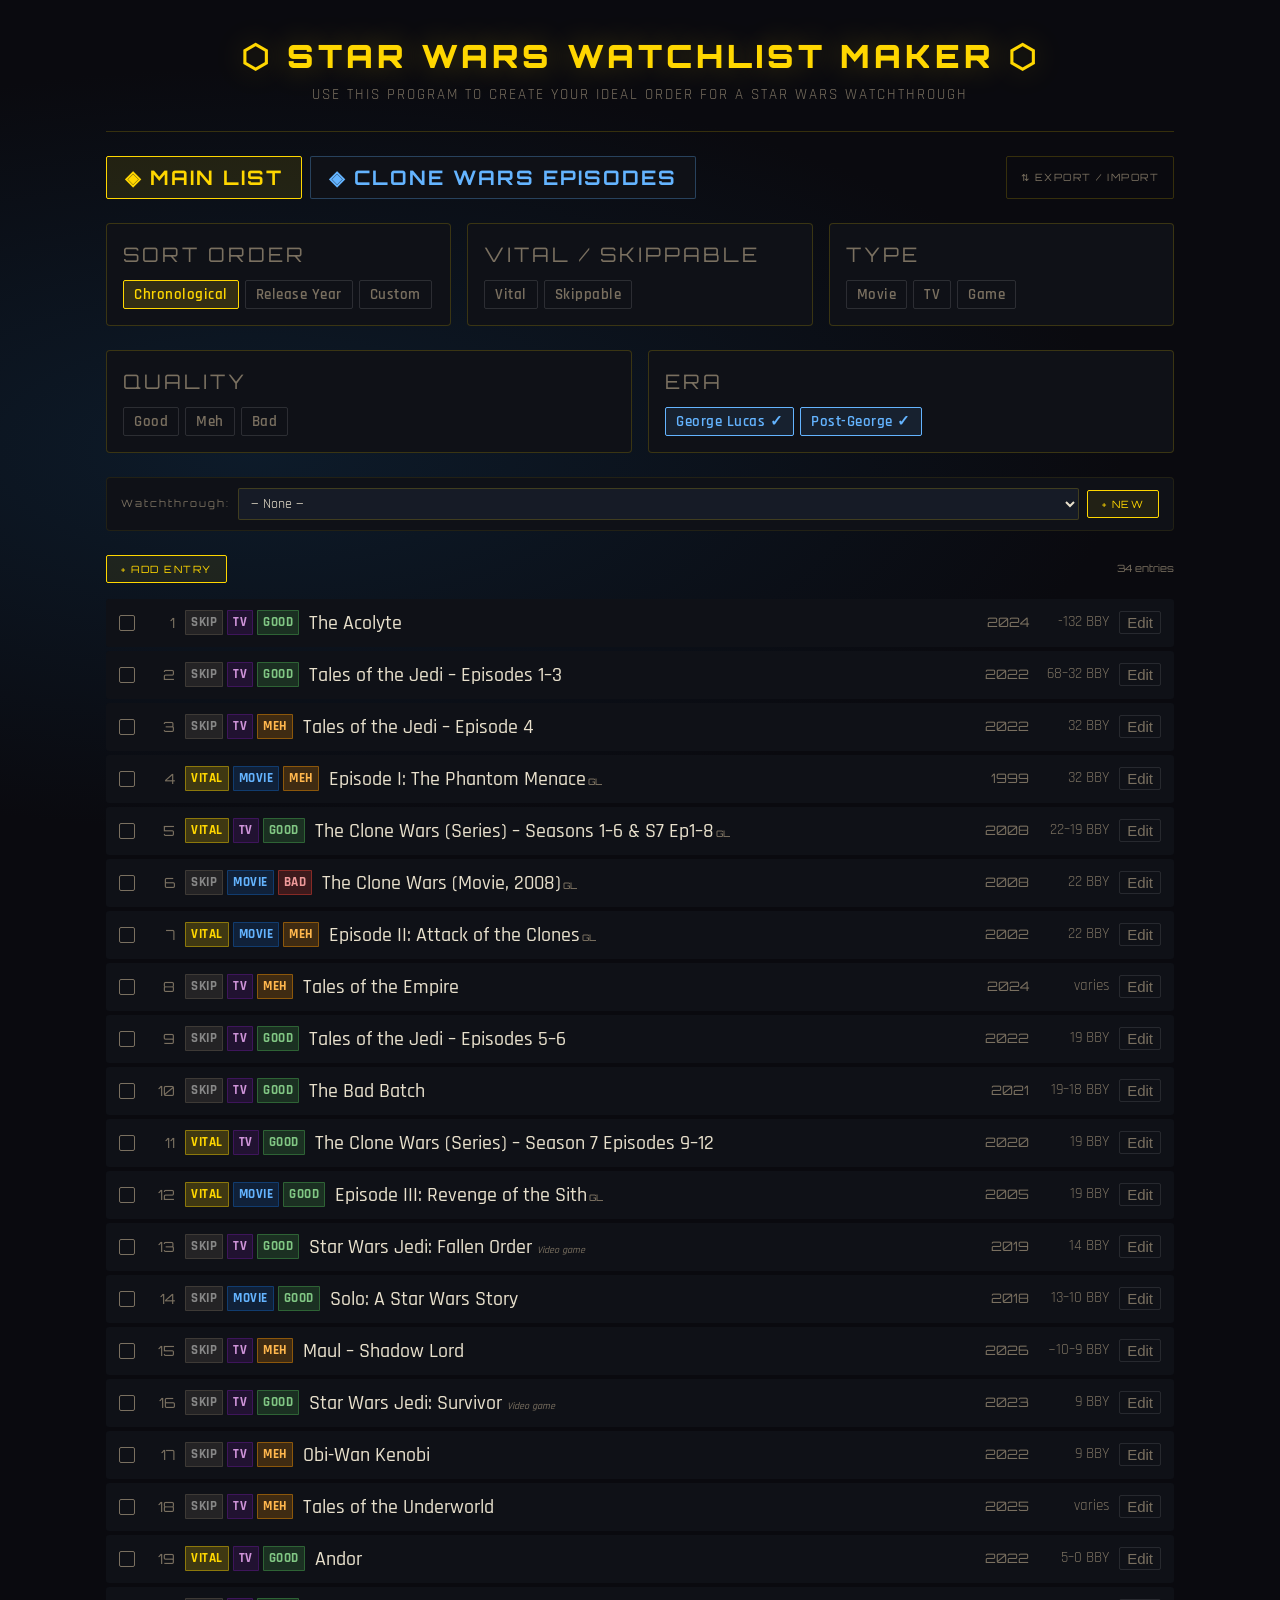
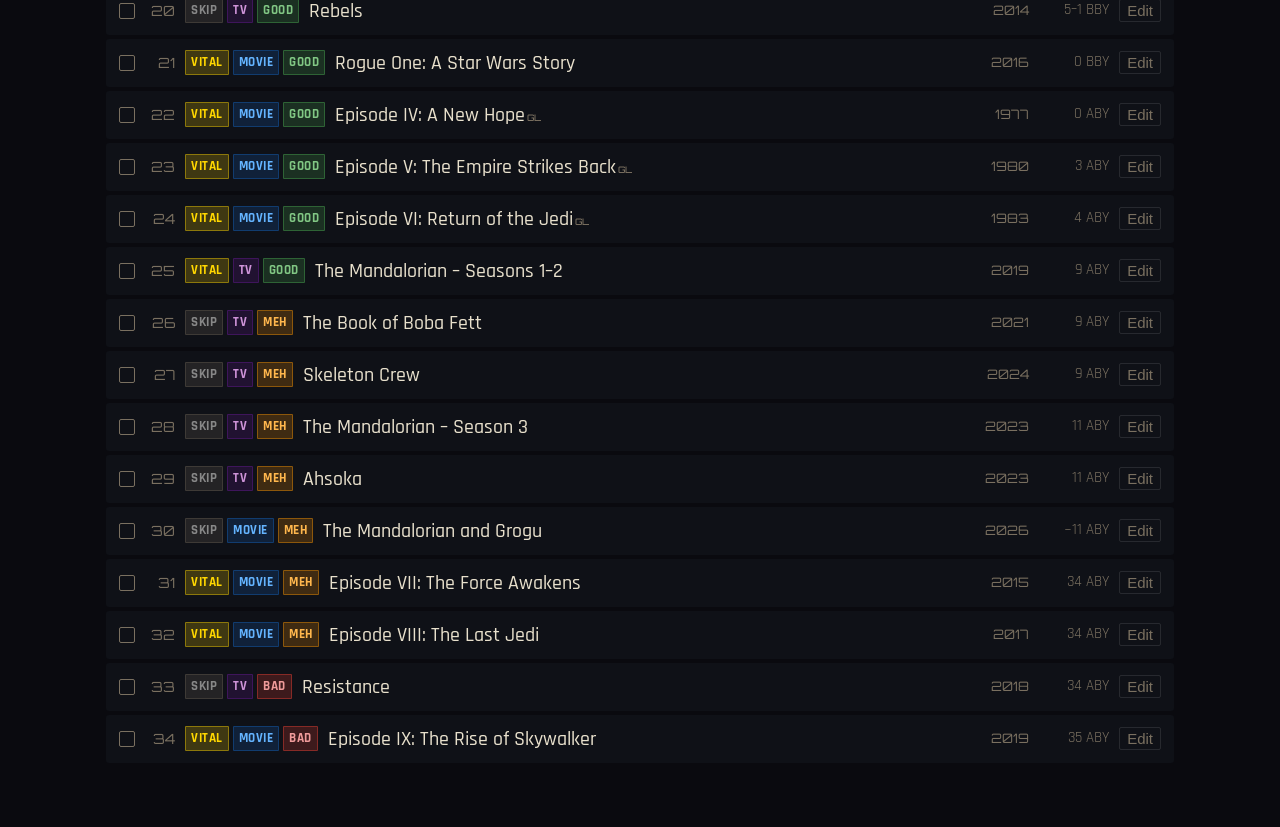
==== index.html @ b891c384 "added site content" ====
<!DOCTYPE html>
<html lang="en">
<head>
<meta charset="UTF-8">
<meta name="viewport" content="width=device-width, initial-scale=1.0">
<title>STAR WARS WATCHLIST MAKER</title>
<link rel="stylesheet" href="style.css">
</head>
<body>
<div class="stars-bg"></div>
<div class="app-wrapper">

  <div class="header">
    <h1 id="headerTitle">⬡ STAR WARS WATCHLIST MAKER ⬡</h1>
    <p id="headerSub">USE THIS PROGRAM TO CREATE YOUR IDEAL ORDER FOR A STAR WARS WATCHTHROUGH</p>
  </div>

  <div class="nav-tabs" id="navTabs"></div>

  <div id="appContent"></div>

  <!-- Item Edit Modal -->
  <div class="modal-overlay" id="itemModal">
    <div class="modal">
      <button class="modal-close" onclick="closeModal('itemModal')">✕</button>
      <div class="modal-title" id="itemModalTitle">Edit Entry</div>
      <div id="itemModalBody"></div>
    </div>
  </div>

  <!-- Watchthrough Modal -->
  <div class="modal-overlay" id="wtModal">
    <div class="modal">
      <button class="modal-close" onclick="closeModal('wtModal')">✕</button>
      <div class="modal-title">Watchthrough</div>
      <div id="wtModalBody"></div>
    </div>
  </div>

  <!-- Export/Import Modal -->
  <div class="modal-overlay" id="exportModal">
    <div class="modal">
      <button class="modal-close" onclick="closeModal('exportModal')">✕</button>
      <div class="modal-title">Export / Import Data</div>
      <div id="exportModalBody"></div>
    </div>
  </div>

  <div class="save-indicator" id="saveIndicator">SAVED</div>

</div>
<script src="data.js"></script>
<script src="app.js"></script>
</body>
</html>
---- style.css ----
@import url('https://fonts.googleapis.com/css2?family=Orbitron:wght@400;700;900&family=Rajdhani:wght@300;400;500;600;700&display=swap');

* { box-sizing: border-box; margin: 0; padding: 0; }

:root {
  --sw-gold: #FFD700;
  --sw-gold-dim: #B8960C;
  --sw-red: #C62828;
  --sw-blue: #1565C0;
  --sw-dark: #0a0a0f;
  --sw-panel: #0f1117;
  --sw-panel2: #161b26;
  --sw-border: rgba(255,215,0,0.18);
  --sw-border2: rgba(255,215,0,0.08);
  --sw-text: #e8e0cc;
  --sw-muted: #7a7060;
  --sw-good: #4CAF50;
  --sw-meh: #FF9800;
  --sw-bad: #F44336;
  --sw-vital: #FFD700;
  --sw-skip: #7a7060;
  --sw-movie: #1565C0;
  --sw-tv: #6A1B9A;
  --sw-game: #2E7D32;
}

body {
  background: var(--sw-dark);
  color: var(--sw-text);
  font-family: 'Rajdhani', sans-serif;
  font-size: 20px;
  line-height: 1.5;
  min-height: 100vh;
  overflow-x: hidden;
}

.stars-bg {
  position: fixed;
  top: 0; left: 0; width: 100%; height: 100%;
  background: radial-gradient(ellipse at 20% 50%, #0d1b2a 0%, #0a0a0f 60%);
  z-index: 0;
}

.app-wrapper { position: relative; z-index: 1; max-width: 1100px; margin: 0 auto; padding: 0 1rem 4rem; }

.header {
  text-align: center;
  padding: 2rem 0 1.5rem;
  border-bottom: 1px solid var(--sw-border);
  margin-bottom: 1.5rem;
}
.header h1 {
  font-family: 'Orbitron', monospace;
  font-size: 2rem;
  font-weight: 900;
  color: var(--sw-gold);
  letter-spacing: 4px;
  text-transform: uppercase;
  text-shadow: 0 0 30px rgba(255,215,0,0.3);
}
.header p { color: var(--sw-muted); font-size: 15px; letter-spacing: 2px; margin-top: 4px; }

.nav-tabs {
  display: flex;
  gap: 8px;
  margin-bottom: 1.5rem;
  flex-wrap: wrap;
}
.nav-tab {
  font-family: 'Orbitron', monospace;
  font-size: 20px;
  font-weight: 700;
  letter-spacing: 2px;
  padding: 8px 18px;
  border: 1px solid var(--sw-border);
  background: var(--sw-panel);
  color: var(--sw-muted);
  cursor: pointer;
  border-radius: 2px;
  transition: all 0.2s;
  text-transform: uppercase;
}
.nav-tab:hover { border-color: var(--sw-gold-dim); color: var(--sw-gold-dim); }
.nav-tab.active { background: rgba(255,215,0,0.1); border-color: var(--sw-gold); color: var(--sw-gold); }
.nav-tab.cw-tab { border-color: rgba(100,180,255,0.3); color: #64B4FF; }
.nav-tab.cw-tab.active { background: rgba(100,180,255,0.1); border-color: #64B4FF; color: #64B4FF; }

.section-row { display: flex; gap: 1rem; align-items: flex-start; margin-bottom: 1.5rem; flex-wrap: wrap; }

.panel {
  background: var(--sw-panel);
  border: 1px solid var(--sw-border);
  border-radius: 4px;
  padding: 1rem;
}

.panel-title {
  font-family: 'Orbitron', monospace;
  font-size: 20px;
  letter-spacing: 3px;
  color: var(--sw-muted);
  text-transform: uppercase;
  margin-bottom: 10px;
}

.filter-chips { display: flex; flex-wrap: wrap; gap: 6px; }
.chip {
  font-family: 'Rajdhani', sans-serif;
  font-size: 15px;
  font-weight: 600;
  padding: 4px 10px;
  border: 1px solid rgba(255,255,255,0.12);
  border-radius: 2px;
  cursor: pointer;
  transition: all 0.2s;
  background: transparent;
  color: var(--sw-muted);
  letter-spacing: 0.5px;
}
.chip:hover { border-color: rgba(255,255,255,0.3); color: var(--sw-text); }
.chip.active-vital { background: rgba(255,215,0,0.15); border-color: var(--sw-gold); color: var(--sw-gold); }
.chip.active-skippable { background: rgba(122,112,96,0.2); border-color: #7a7060; color: #aaa09a; }
.chip.active-movie { background: rgba(21,101,192,0.2); border-color: #1565C0; color: #64B4FF; }
.chip.active-tv { background: rgba(106,27,154,0.2); border-color: #6A1B9A; color: #CE93D8; }
.chip.active-game { background: rgba(46,125,50,0.2); border-color: #2E7D32; color: #81C784; }
.chip.active-good { background: rgba(76,175,80,0.15); border-color: #4CAF50; color: #81C784; }
.chip.active-meh { background: rgba(255,152,0,0.15); border-color: #FF9800; color: #FFB74D; }
.chip.active-bad { background: rgba(244,67,54,0.15); border-color: #F44336; color: #EF9A9A; }
.chip.active-post { background: rgba(100,180,255,0.1); border-color: #64B4FF; color: #64B4FF; }
.chip.active-order { background: rgba(255,215,0,0.15); border-color: var(--sw-gold); color: var(--sw-gold); }
.chip.active-tag { background: rgba(130,100,220,0.2); border-color: #8264DC; color: #C9B8FF; }

.watchthrough-bar {
  display: flex; gap: 8px; align-items: center; flex-wrap: wrap;
  margin-bottom: 1.5rem;
  padding: 10px 14px;
  background: var(--sw-panel);
  border: 1px solid var(--sw-border2);
  border-radius: 4px;
}
.wt-label { font-family: 'Orbitron', monospace; font-size: 10px; letter-spacing: 2px; color: var(--sw-muted); flex-shrink: 0; }
.wt-select {
  background: var(--sw-panel2);
  border: 1px solid var(--sw-border);
  color: var(--sw-text);
  font-family: 'Rajdhani', sans-serif;
  font-size: 14px;
  padding: 5px 8px;
  border-radius: 2px;
  flex: 1; min-width: 120px;
}
.btn {
  font-family: 'Orbitron', monospace;
  font-size: 10px;
  letter-spacing: 1.5px;
  padding: 7px 14px;
  border: 1px solid var(--sw-border);
  background: transparent;
  color: var(--sw-muted);
  cursor: pointer;
  border-radius: 2px;
  transition: all 0.2s;
  text-transform: uppercase;
  white-space: nowrap;
}
.btn:hover { border-color: var(--sw-gold-dim); color: var(--sw-gold-dim); }
.btn.primary { border-color: var(--sw-gold); color: var(--sw-gold); background: rgba(255,215,0,0.08); }
.btn.primary:hover { background: rgba(255,215,0,0.16); }
.btn.danger { border-color: #C62828; color: #EF9A9A; }
.btn.danger:hover { background: rgba(198,40,40,0.15); }
.btn.success { border-color: #4CAF50; color: #81C784; }

.items-list { display: flex; flex-direction: column; gap: 4px; }

.item-row {
  display: flex;
  align-items: center;
  gap: 10px;
  padding: 8px 12px;
  border: 1px solid transparent;
  border-radius: 3px;
  cursor: pointer;
  transition: all 0.15s;
  background: var(--sw-panel);
}
.item-row:hover { border-color: var(--sw-border); background: var(--sw-panel2); }
.item-row.watched { background: rgba(255,215,0,0.04); }

/* Drag and drop styles */
.item-row.draggable { cursor: grab; }
.item-row.dragging { opacity: 0.4; border-color: var(--sw-gold); cursor: grabbing; }
.item-row.drag-over { border-color: var(--sw-gold); background: rgba(255,215,0,0.08); border-style: dashed; }
.drag-handle {
  color: var(--sw-muted);
  cursor: grab;
  font-size: 14px;
  flex-shrink: 0;
  padding: 0 2px;
  user-select: none;
}
.drag-handle:hover { color: var(--sw-gold-dim); }

.item-check {
  width: 16px; height: 16px;
  border: 1px solid var(--sw-muted);
  border-radius: 2px;
  flex-shrink: 0;
  display: flex; align-items: center; justify-content: center;
  transition: all 0.2s;
  font-size: 13px;
}
.item-check.checked { background: var(--sw-gold); border-color: var(--sw-gold); color: #000; }

.item-num { font-family: 'Orbitron', monospace; font-size: 14px; color: var(--sw-muted); width: 30px; flex-shrink: 0; text-align: right; }

.item-badges { display: flex; gap: 4px; flex-shrink: 0; }
.badge {
  font-size: 13px;
  font-weight: 700;
  letter-spacing: 0.5px;
  padding: 2px 5px;
  border-radius: 1px;
  text-transform: uppercase;
}
.badge-vital { background: rgba(255,215,0,0.2); color: var(--sw-gold); border: 1px solid rgba(255,215,0,0.4); }
.badge-skip { background: rgba(122,112,96,0.2); color: #888; border: 1px solid rgba(122,112,96,0.3); }
.badge-good { background: rgba(76,175,80,0.2); color: #81C784; border: 1px solid rgba(76,175,80,0.4); }
.badge-meh { background: rgba(255,152,0,0.2); color: #FFB74D; border: 1px solid rgba(255,152,0,0.4); }
.badge-bad { background: rgba(244,67,54,0.2); color: #EF9A9A; border: 1px solid rgba(244,67,54,0.4); }
.badge-movie { background: rgba(21,101,192,0.2); color: #64B4FF; border: 1px solid rgba(21,101,192,0.4); }
.badge-tv { background: rgba(106,27,154,0.2); color: #CE93D8; border: 1px solid rgba(106,27,154,0.4); }
.badge-game { background: rgba(46,125,50,0.2); color: #81C784; border: 1px solid rgba(46,125,50,0.4); }
.badge-tag { background: rgba(130,100,220,0.2); color: #C9B8FF; border: 1px solid rgba(130,100,220,0.4); font-size: 9px; }

.item-title { flex: 1; font-size: 20px; font-weight: 500; color: var(--sw-text); }
.item-title.watched-title { color: var(--sw-muted); text-decoration: line-through; }
.item-year { font-family: 'Orbitron', monospace; font-size: 13px; color: var(--sw-muted); flex-shrink: 0; }
.item-set { font-size: 15px; color: var(--sw-muted); flex-shrink: 0; min-width: 70px; text-align: right; }

.item-edit-btn {
  font-size: 15px; padding: 2px 7px;
  background: transparent; border: 1px solid rgba(255,255,255,0.1);
  color: var(--sw-muted); border-radius: 2px;
  cursor: pointer; transition: all 0.2s; flex-shrink: 0;
}
.item-edit-btn:hover { border-color: var(--sw-gold-dim); color: var(--sw-gold-dim); }

.progress-bar {
  height: 3px;
  background: rgba(255,255,255,0.06);
  border-radius: 2px;
  margin: 8px 0 12px;
  overflow: hidden;
}
.progress-fill { height: 100%; background: var(--sw-gold); transition: width 0.4s; border-radius: 2px; }
.progress-text { font-family: 'Orbitron', monospace; font-size: 20px; color: var(--sw-muted); letter-spacing: 1px; }

.modal-overlay {
  display: none;
  position: fixed; top: 0; left: 0; width: 100%; height: 100%;
  background: rgba(0,0,0,0.85);
  z-index: 100;
  align-items: center;
  justify-content: center;
}
.modal-overlay.open { display: flex; }
.modal {
  background: var(--sw-panel);
  border: 1px solid var(--sw-border);
  border-radius: 6px;
  padding: 1.5rem;
  width: 90%;
  max-width: 480px;
  max-height: 90vh;
  overflow-y: auto;
  position: relative;
}
.modal-title {
  font-family: 'Orbitron', monospace;
  font-size: 13px;
  font-weight: 700;
  letter-spacing: 2px;
  color: var(--sw-gold);
  margin-bottom: 1.2rem;
  text-transform: uppercase;
}
.form-group { margin-bottom: 1rem; }
.form-label { font-size: 15px; letter-spacing: 1px; color: var(--sw-muted); display: block; margin-bottom: 5px; text-transform: uppercase; }
.form-input, .form-select {
  width: 100%;
  background: var(--sw-panel2);
  border: 1px solid var(--sw-border);
  color: var(--sw-text);
  font-family: 'Rajdhani', sans-serif;
  font-size: 14px;
  padding: 8px 10px;
  border-radius: 2px;
  outline: none;
}
.form-input:focus, .form-select:focus { border-color: var(--sw-gold-dim); }
.form-select option { background: #1a1a2e; }
.modal-actions { display: flex; gap: 8px; margin-top: 1.2rem; flex-wrap: wrap; }
.modal-close { position: absolute; top: 12px; right: 14px; background: none; border: none; color: var(--sw-muted); font-size: 20px; cursor: pointer; line-height: 1; }
.modal-close:hover { color: var(--sw-text); }

/* Tag input area */
.tag-input-row { display: flex; gap: 6px; align-items: center; }
.tag-input-row .form-input { flex: 1; }
.tags-display { display: flex; flex-wrap: wrap; gap: 5px; margin-top: 8px; }
.tag-pill {
  display: flex; align-items: center; gap: 4px;
  background: rgba(130,100,220,0.2);
  border: 1px solid rgba(130,100,220,0.4);
  color: #C9B8FF;
  border-radius: 2px;
  padding: 2px 7px;
  font-size: 15px;
}
.tag-pill-remove { cursor: pointer; color: #8264DC; font-size: 13px; line-height: 1; }
.tag-pill-remove:hover { color: #EF9A9A; }

/* Clone Wars rows */
.cw-ep-row {
  display: flex; align-items: center; gap: 8px;
  padding: 6px 10px;
  border: 1px solid transparent;
  border-radius: 3px;
  transition: all 0.15s;
}
.cw-ep-row:hover { background: var(--sw-panel); border-color: var(--sw-border2); }
.cw-ep-row.watched { background: rgba(255,215,0,0.03); }
.cw-air { font-family: 'Orbitron', monospace; font-size: 13px; color: var(--sw-muted); width: 22px; text-align: right; flex-shrink: 0; }
.cw-ep-num { font-family: 'Orbitron', monospace; font-size: 12px; color: #64B4FF; width: 34px; flex-shrink: 0; }
.cw-title { flex: 1; font-size: 20px; color: var(--sw-text); }
.cw-title.watched-title { color: var(--sw-muted); text-decoration: line-through; }
.cw-tags { display: flex; gap: 3px; flex-wrap: wrap; }

.empty-state { text-align: center; padding: 3rem 1rem; color: var(--sw-muted); font-size: 13px; letter-spacing: 1px; }

.save-indicator {
  position: fixed; bottom: 20px; right: 20px;
  background: rgba(255,215,0,0.9); color: #000;
  font-family: 'Orbitron', monospace; font-size: 10px; letter-spacing: 2px;
  padding: 8px 16px; border-radius: 2px;
  opacity: 0; transition: opacity 0.3s;
  z-index: 200;
}
.save-indicator.show { opacity: 1; }

.loading-indicator {
  position: fixed; bottom: 20px; right: 20px;
  background: rgba(100,180,255,0.9); color: #000;
  font-family: 'Orbitron', monospace; font-size: 10px; letter-spacing: 2px;
  padding: 8px 16px; border-radius: 2px;
  z-index: 200;
  display: none;
}
.loading-indicator.show { display: block; }

.top-actions { display: flex; gap: 8px; align-items: center; flex-wrap: wrap; margin-bottom: 1rem; }

.legend { display: flex; flex-wrap: wrap; gap: 8px; margin-bottom: 1rem; }
.legend-item { display: flex; align-items: center; gap: 5px; font-size: 11px; color: var(--sw-muted); }
.legend-dot { width: 8px; height: 8px; border-radius: 50%; }

select option { background: #0f1117; }

/* Custom order hint */
.custom-order-hint {
  font-family: 'Orbitron', monospace;
  font-size: 9px;
  color: var(--sw-muted);
  letter-spacing: 1px;
  padding: 6px 12px;
  margin-bottom: 8px;
  border: 1px dashed rgba(255,215,0,0.15);
  border-radius: 3px;
  text-align: center;
}

@media (max-width: 600px) {
  .header h1 { font-size: 1.2rem; }
  .item-set { display: none; }
}
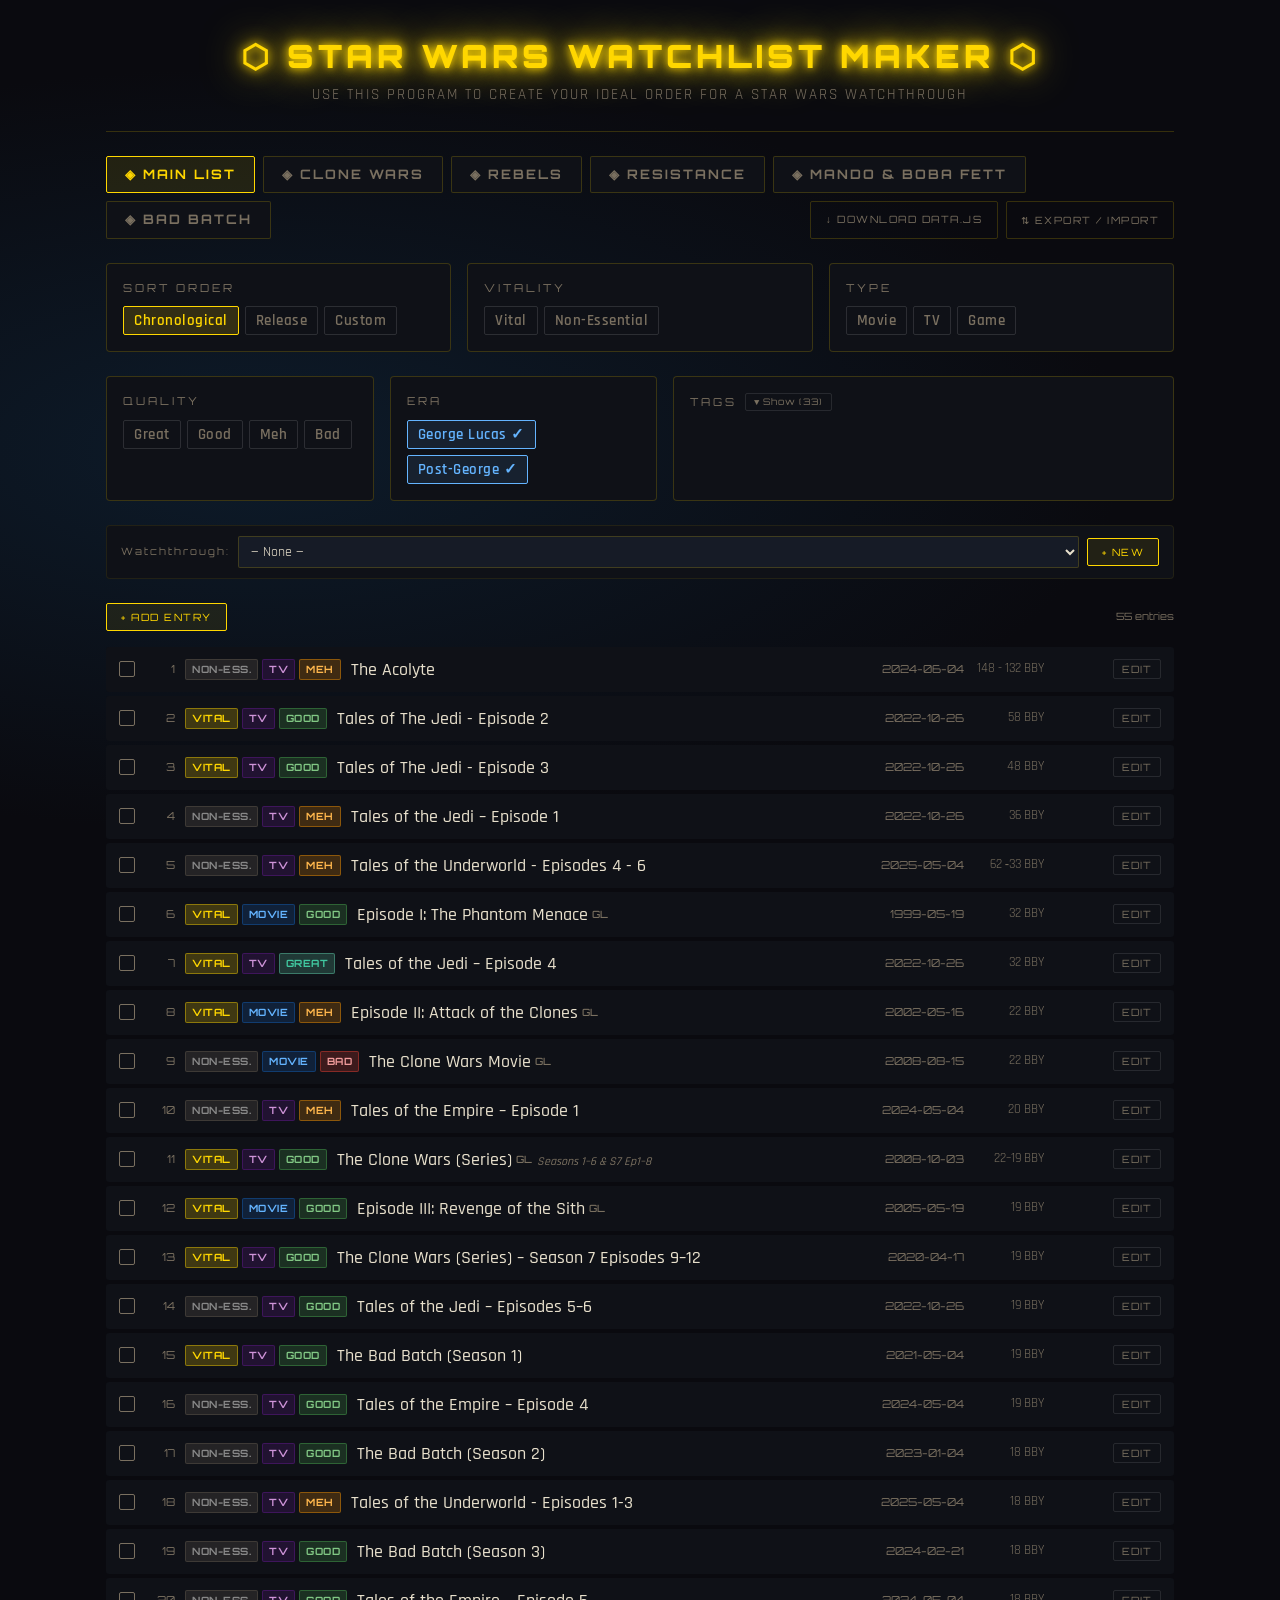
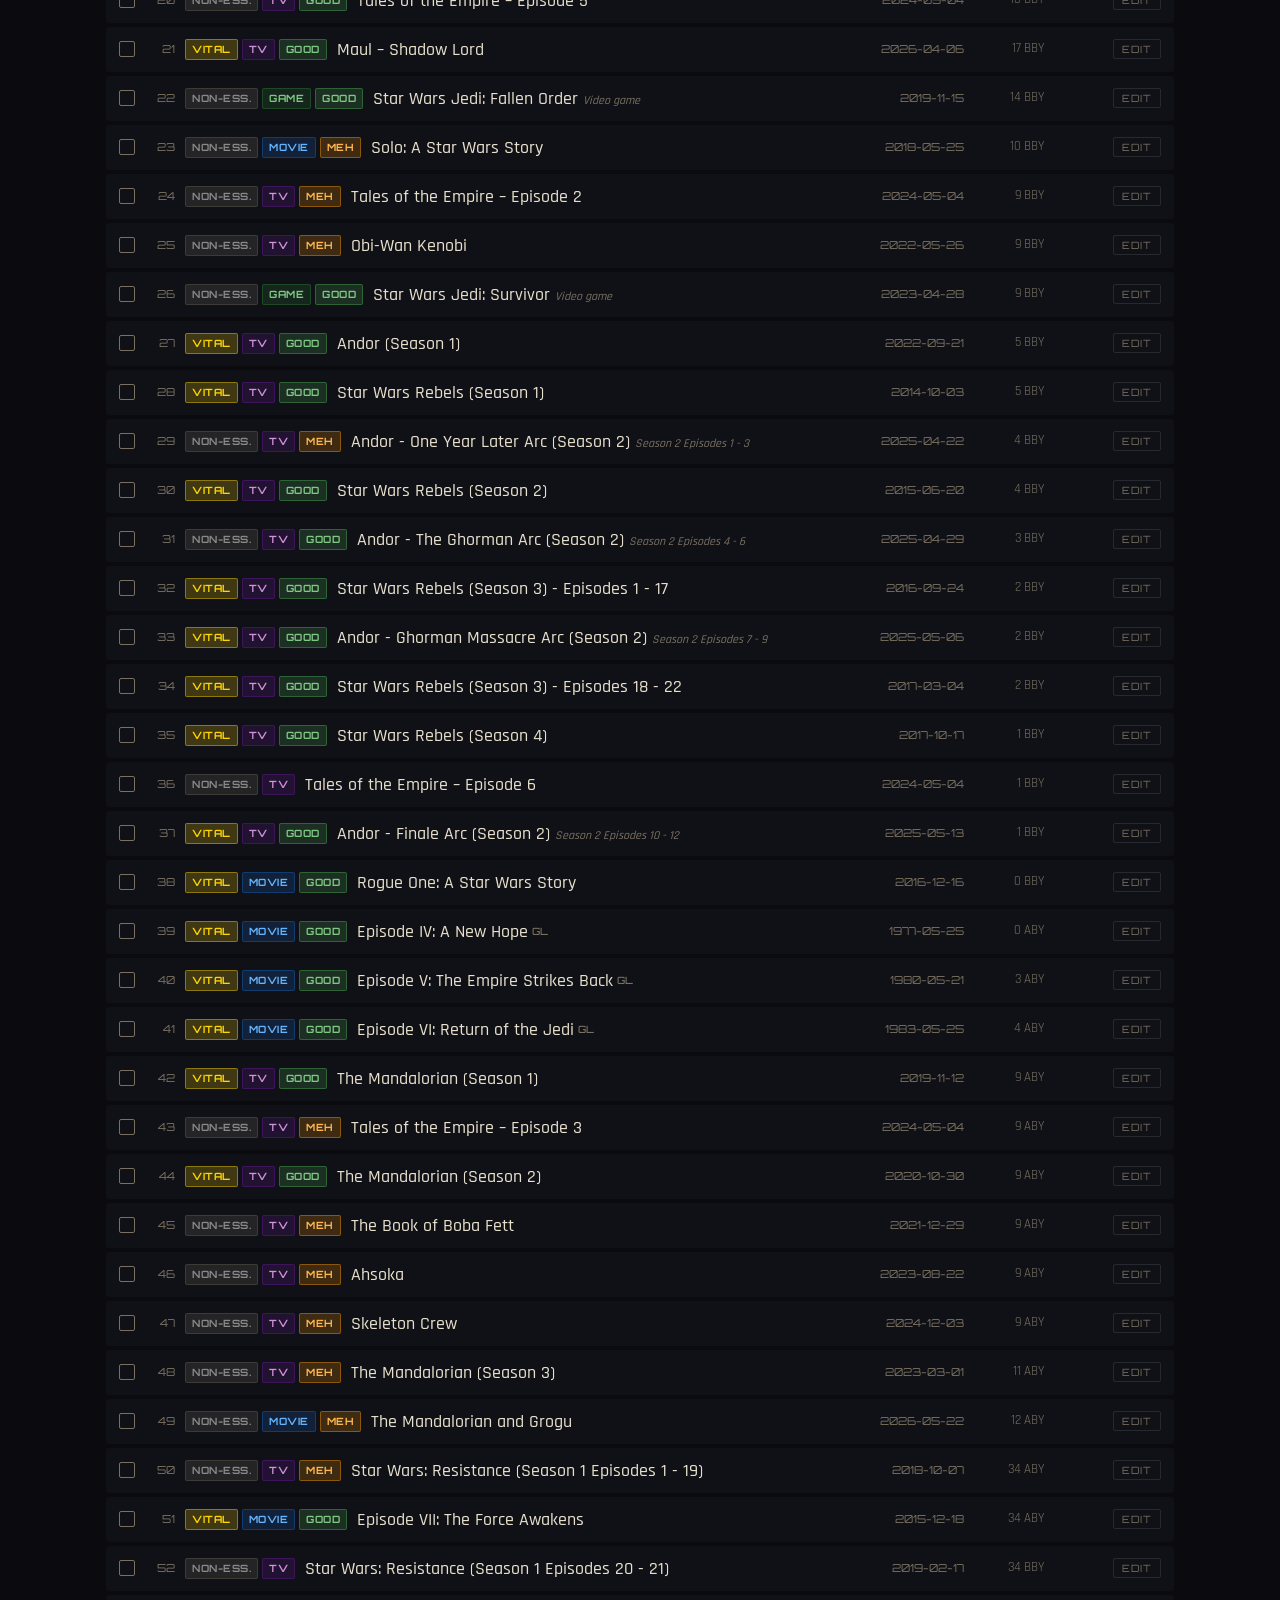
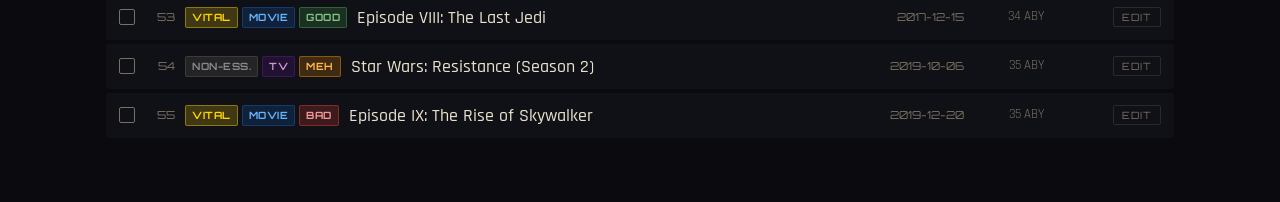
==== commit 873d479b: "site V3 - updated effects and data updating method" ====
--- a/index.html
+++ b/index.html
@@ -3,7 +3,7 @@
 <head>
 <meta charset="UTF-8">
 <meta name="viewport" content="width=device-width, initial-scale=1.0">
-<title>STAR WARS WATCHLIST MAKER</title>
+<title>Star Wars Watchlist Maker</title>
 <link rel="stylesheet" href="style.css">
 </head>
 <body>
@@ -22,16 +22,16 @@
   <!-- Item Edit Modal -->
   <div class="modal-overlay" id="itemModal">
     <div class="modal">
-      <button class="modal-close" onclick="closeModal('itemModal')">✕</button>
+      <button class="modal-close" onclick="app.attemptCloseModal('itemModal')">✕</button>
       <div class="modal-title" id="itemModalTitle">Edit Entry</div>
-      <div id="itemModalBody"></div>
+      <div id="itemModalBody" oninput="app.markDirty()" onchange="app.markDirty()"></div>
     </div>
   </div>
 
   <!-- Watchthrough Modal -->
   <div class="modal-overlay" id="wtModal">
     <div class="modal">
-      <button class="modal-close" onclick="closeModal('wtModal')">✕</button>
+      <button class="modal-close" onclick="app.closeModal('wtModal')">✕</button>
       <div class="modal-title">Watchthrough</div>
       <div id="wtModalBody"></div>
     </div>
@@ -40,7 +40,7 @@
   <!-- Export/Import Modal -->
   <div class="modal-overlay" id="exportModal">
     <div class="modal">
-      <button class="modal-close" onclick="closeModal('exportModal')">✕</button>
+      <button class="modal-close" onclick="app.closeModal('exportModal')">✕</button>
       <div class="modal-title">Export / Import Data</div>
       <div id="exportModalBody"></div>
     </div>
@@ -50,6 +50,15 @@
 
 </div>
 <script src="data.js"></script>
-<script src="app.js"></script>
+<script src="js/utils.js"></script>
+<script src="js/storage.js"></script>
+<script src="js/models.js"></script>
+<script src="js/components.js"></script>
+<script src="js/base-app.js"></script>
+<script src="js/main-app.js"></script>
+<script>
+  window.app = new MainListApp();
+  app.init();
+</script>
 </body>
 </html>
--- a/style.css
+++ b/style.css
@@ -43,6 +43,7 @@
 
 .app-wrapper { position: relative; z-index: 1; max-width: 1100px; margin: 0 auto; padding: 0 1rem 4rem; }
 
+/* HEADER */
 .header {
   text-align: center;
   padding: 2rem 0 1.5rem;
@@ -56,19 +57,26 @@
   color: var(--sw-gold);
   letter-spacing: 4px;
   text-transform: uppercase;
-  text-shadow: 0 0 30px rgba(255,215,0,0.3);
+  text-shadow: 0 0 8px currentColor, 0 0 20px currentColor, 0 0 44px currentColor;
+  animation: title-flicker 7s ease-in-out infinite;
+}
+@keyframes title-flicker {
+  0%, 3%, 6%, 45%, 49%, 77%, 81%, 100% { opacity: 1; }
+  4% { opacity: 0.4; }
+  5% { opacity: 0.85; }
+  47% { opacity: 0.55; }
+  79% { opacity: 0.65; }
+}
+@media (prefers-reduced-motion: reduce) {
+  .header h1 { animation: none; }
 }
 .header p { color: var(--sw-muted); font-size: 15px; letter-spacing: 2px; margin-top: 4px; }
 
-.nav-tabs {
-  display: flex;
-  gap: 8px;
-  margin-bottom: 1.5rem;
-  flex-wrap: wrap;
-}
+/* NAV */
+.nav-tabs { display: flex; gap: 8px; margin-bottom: 1.5rem; flex-wrap: wrap; }
 .nav-tab {
   font-family: 'Orbitron', monospace;
-  font-size: 20px;
+  font-size: 13px;
   font-weight: 700;
   letter-spacing: 2px;
   padding: 8px 18px;
@@ -79,12 +87,22 @@
   border-radius: 2px;
   transition: all 0.2s;
   text-transform: uppercase;
-}
-.nav-tab:hover { border-color: var(--sw-gold-dim); color: var(--sw-gold-dim); }
-.nav-tab.active { background: rgba(255,215,0,0.1); border-color: var(--sw-gold); color: var(--sw-gold); }
+  text-decoration: none;
+  display: inline-block;
+}
+.nav-tab:hover {
+  border-color: var(--tab-color, var(--sw-gold-dim));
+  color: var(--tab-color, var(--sw-gold-dim));
+}
+.nav-tab.active {
+  background: color-mix(in srgb, var(--tab-color, var(--sw-gold)) 10%, transparent);
+  border-color: var(--tab-color, var(--sw-gold));
+  color: var(--tab-color, var(--sw-gold));
+}
 .nav-tab.cw-tab { border-color: rgba(100,180,255,0.3); color: #64B4FF; }
 .nav-tab.cw-tab.active { background: rgba(100,180,255,0.1); border-color: #64B4FF; color: #64B4FF; }
 
+/* LAYOUT */
 .section-row { display: flex; gap: 1rem; align-items: flex-start; margin-bottom: 1.5rem; flex-wrap: wrap; }
 
 .panel {
@@ -93,16 +111,16 @@
   border-radius: 4px;
   padding: 1rem;
 }
-
 .panel-title {
   font-family: 'Orbitron', monospace;
-  font-size: 20px;
+  font-size: 11px;
   letter-spacing: 3px;
   color: var(--sw-muted);
   text-transform: uppercase;
   margin-bottom: 10px;
 }
 
+/* CHIPS */
 .filter-chips { display: flex; flex-wrap: wrap; gap: 6px; }
 .chip {
   font-family: 'Rajdhani', sans-serif;
@@ -118,18 +136,20 @@
   letter-spacing: 0.5px;
 }
 .chip:hover { border-color: rgba(255,255,255,0.3); color: var(--sw-text); }
-.chip.active-vital { background: rgba(255,215,0,0.15); border-color: var(--sw-gold); color: var(--sw-gold); }
-.chip.active-skippable { background: rgba(122,112,96,0.2); border-color: #7a7060; color: #aaa09a; }
-.chip.active-movie { background: rgba(21,101,192,0.2); border-color: #1565C0; color: #64B4FF; }
-.chip.active-tv { background: rgba(106,27,154,0.2); border-color: #6A1B9A; color: #CE93D8; }
-.chip.active-game { background: rgba(46,125,50,0.2); border-color: #2E7D32; color: #81C784; }
-.chip.active-good { background: rgba(76,175,80,0.15); border-color: #4CAF50; color: #81C784; }
-.chip.active-meh { background: rgba(255,152,0,0.15); border-color: #FF9800; color: #FFB74D; }
-.chip.active-bad { background: rgba(244,67,54,0.15); border-color: #F44336; color: #EF9A9A; }
-.chip.active-post { background: rgba(100,180,255,0.1); border-color: #64B4FF; color: #64B4FF; }
-.chip.active-order { background: rgba(255,215,0,0.15); border-color: var(--sw-gold); color: var(--sw-gold); }
-.chip.active-tag { background: rgba(130,100,220,0.2); border-color: #8264DC; color: #C9B8FF; }
-
+.chip.active-great     { background: rgba(100,220,180,0.15); border-color: #40C8A0; color: #40C8A0; }
+.chip.active-vital     { background: rgba(255,215,0,0.15);  border-color: var(--sw-gold); color: var(--sw-gold); }
+.chip.active-skippable { background: rgba(122,112,96,0.2);  border-color: #7a7060; color: #aaa09a; }
+.chip.active-movie     { background: rgba(21,101,192,0.2);  border-color: #1565C0; color: #64B4FF; }
+.chip.active-tv        { background: rgba(106,27,154,0.2);  border-color: #6A1B9A; color: #CE93D8; }
+.chip.active-game      { background: rgba(46,125,50,0.2);   border-color: #2E7D32; color: #81C784; }
+.chip.active-good      { background: rgba(76,175,80,0.15);  border-color: #4CAF50; color: #81C784; }
+.chip.active-meh       { background: rgba(255,152,0,0.15);  border-color: #FF9800; color: #FFB74D; }
+.chip.active-bad       { background: rgba(244,67,54,0.15);  border-color: #F44336; color: #EF9A9A; }
+.chip.active-post      { background: rgba(100,180,255,0.1); border-color: #64B4FF; color: #64B4FF; }
+.chip.active-order     { background: rgba(255,215,0,0.15);  border-color: var(--sw-gold); color: var(--sw-gold); }
+.chip.active-tag       { background: rgba(130,100,220,0.2); border-color: #8264DC; color: #C9B8FF; }
+
+/* WATCHTHROUGH BAR */
 .watchthrough-bar {
   display: flex; gap: 8px; align-items: center; flex-wrap: wrap;
   margin-bottom: 1.5rem;
@@ -149,6 +169,8 @@
   border-radius: 2px;
   flex: 1; min-width: 120px;
 }
+
+/* BUTTONS */
 .btn {
   font-family: 'Orbitron', monospace;
   font-size: 10px;
@@ -163,13 +185,39 @@
   text-transform: uppercase;
   white-space: nowrap;
 }
-.btn:hover { border-color: var(--sw-gold-dim); color: var(--sw-gold-dim); }
+.btn:hover   { border-color: var(--sw-gold-dim); color: var(--sw-gold-dim); }
 .btn.primary { border-color: var(--sw-gold); color: var(--sw-gold); background: rgba(255,215,0,0.08); }
 .btn.primary:hover { background: rgba(255,215,0,0.16); }
-.btn.danger { border-color: #C62828; color: #EF9A9A; }
-.btn.danger:hover { background: rgba(198,40,40,0.15); }
+.btn.danger  { border-color: #C62828; color: #EF9A9A; }
+.btn.danger:hover  { background: rgba(198,40,40,0.15); }
 .btn.success { border-color: #4CAF50; color: #81C784; }
-
+.btn.success:hover { background: rgba(76,175,80,0.1); }
+
+/* TOP ACTIONS BAR */
+.top-actions { display: flex; gap: 8px; align-items: center; flex-wrap: wrap; margin-bottom: 1rem; }
+.multi-sel-info {
+  font-family: 'Orbitron', monospace;
+  font-size: 10px;
+  color: var(--sw-gold);
+  letter-spacing: 1px;
+  padding: 4px 8px;
+  border: 1px solid rgba(255,215,0,0.3);
+  border-radius: 2px;
+  background: rgba(255,215,0,0.06);
+}
+
+/* PROGRESS */
+.progress-bar {
+  height: 3px;
+  background: rgba(255,255,255,0.06);
+  border-radius: 2px;
+  margin: 8px 0 12px;
+  overflow: hidden;
+}
+.progress-fill { height: 100%; background: var(--sw-gold); transition: width 0.4s; border-radius: 2px; }
+.progress-text { font-family: 'Orbitron', monospace; font-size: 11px; color: var(--sw-muted); letter-spacing: 1px; }
+
+/* ITEM ROWS */
 .items-list { display: flex; flex-direction: column; gap: 4px; }
 
 .item-row {
@@ -183,12 +231,13 @@
   transition: all 0.15s;
   background: var(--sw-panel);
 }
-.item-row:hover { border-color: var(--sw-border); background: var(--sw-panel2); }
+.item-row:hover   { border-color: var(--sw-border); background: var(--sw-panel2); }
 .item-row.watched { background: rgba(255,215,0,0.04); }
-
-/* Drag and drop styles */
+.item-row.selected { border-color: var(--sw-gold) !important; background: rgba(255,215,0,0.08) !important; }
+
+/* Drag and drop */
 .item-row.draggable { cursor: grab; }
-.item-row.dragging { opacity: 0.4; border-color: var(--sw-gold); cursor: grabbing; }
+.item-row.dragging  { opacity: 0.4; border-color: var(--sw-gold); cursor: grabbing; }
 .item-row.drag-over { border-color: var(--sw-gold); background: rgba(255,215,0,0.08); border-style: dashed; }
 .drag-handle {
   color: var(--sw-muted);
@@ -207,54 +256,66 @@
   flex-shrink: 0;
   display: flex; align-items: center; justify-content: center;
   transition: all 0.2s;
-  font-size: 13px;
+  font-size: 11px;
 }
 .item-check.checked { background: var(--sw-gold); border-color: var(--sw-gold); color: #000; }
 
-.item-num { font-family: 'Orbitron', monospace; font-size: 14px; color: var(--sw-muted); width: 30px; flex-shrink: 0; text-align: right; }
-
+.item-num    { font-family: 'Orbitron', monospace; font-size: 11px; color: var(--sw-muted); width: 30px; flex-shrink: 0; text-align: right; }
 .item-badges { display: flex; gap: 4px; flex-shrink: 0; }
+.item-title  { flex: 1; font-size: 18px; font-weight: 500; color: var(--sw-text); }
+.item-title.watched-title { color: var(--sw-muted); text-decoration: line-through; }
+.item-year   { font-family: 'Orbitron', monospace; font-size: 11px; color: var(--sw-muted); flex-shrink: 0; }
+.item-set    { font-size: 13px; color: var(--sw-muted); flex-shrink: 0; min-width: 70px; text-align: right; }
+.item-note   { font-size: 12px; color: var(--sw-muted); font-style: italic; }
+
+.gl-tag {
+  font-size: 10px;
+  color: #7a7060;
+  font-family: 'Orbitron', monospace;
+  margin-left: 4px;
+  vertical-align: middle;
+}
+
+.item-edit-btn {
+  font-family: 'Orbitron', monospace;
+  font-size: 10px;
+  letter-spacing: 1px;
+  padding: 3px 8px;
+  background: transparent;
+  border: 1px solid rgba(255,255,255,0.1);
+  color: var(--sw-muted);
+  border-radius: 2px;
+  cursor: pointer;
+  transition: all 0.2s;
+  flex-shrink: 0;
+  text-transform: uppercase;
+}
+.item-edit-btn:hover { border-color: var(--sw-gold-dim); color: var(--sw-gold-dim); }
+
+/* BADGES */
 .badge {
-  font-size: 13px;
+  font-family: 'Orbitron', monospace;
+  font-size: 10px;
   font-weight: 700;
   letter-spacing: 0.5px;
-  padding: 2px 5px;
-  border-radius: 1px;
-  text-transform: uppercase;
-}
-.badge-vital { background: rgba(255,215,0,0.2); color: var(--sw-gold); border: 1px solid rgba(255,215,0,0.4); }
-.badge-skip { background: rgba(122,112,96,0.2); color: #888; border: 1px solid rgba(122,112,96,0.3); }
-.badge-good { background: rgba(76,175,80,0.2); color: #81C784; border: 1px solid rgba(76,175,80,0.4); }
-.badge-meh { background: rgba(255,152,0,0.2); color: #FFB74D; border: 1px solid rgba(255,152,0,0.4); }
-.badge-bad { background: rgba(244,67,54,0.2); color: #EF9A9A; border: 1px solid rgba(244,67,54,0.4); }
-.badge-movie { background: rgba(21,101,192,0.2); color: #64B4FF; border: 1px solid rgba(21,101,192,0.4); }
-.badge-tv { background: rgba(106,27,154,0.2); color: #CE93D8; border: 1px solid rgba(106,27,154,0.4); }
-.badge-game { background: rgba(46,125,50,0.2); color: #81C784; border: 1px solid rgba(46,125,50,0.4); }
-.badge-tag { background: rgba(130,100,220,0.2); color: #C9B8FF; border: 1px solid rgba(130,100,220,0.4); font-size: 9px; }
-
-.item-title { flex: 1; font-size: 20px; font-weight: 500; color: var(--sw-text); }
-.item-title.watched-title { color: var(--sw-muted); text-decoration: line-through; }
-.item-year { font-family: 'Orbitron', monospace; font-size: 13px; color: var(--sw-muted); flex-shrink: 0; }
-.item-set { font-size: 15px; color: var(--sw-muted); flex-shrink: 0; min-width: 70px; text-align: right; }
-
-.item-edit-btn {
-  font-size: 15px; padding: 2px 7px;
-  background: transparent; border: 1px solid rgba(255,255,255,0.1);
-  color: var(--sw-muted); border-radius: 2px;
-  cursor: pointer; transition: all 0.2s; flex-shrink: 0;
-}
-.item-edit-btn:hover { border-color: var(--sw-gold-dim); color: var(--sw-gold-dim); }
-
-.progress-bar {
-  height: 3px;
-  background: rgba(255,255,255,0.06);
-  border-radius: 2px;
-  margin: 8px 0 12px;
-  overflow: hidden;
-}
-.progress-fill { height: 100%; background: var(--sw-gold); transition: width 0.4s; border-radius: 2px; }
-.progress-text { font-family: 'Orbitron', monospace; font-size: 20px; color: var(--sw-muted); letter-spacing: 1px; }
-
+  padding: 2px 6px;
+  border-radius: 2px;
+  text-transform: uppercase;
+}
+.badge-vital  { background: rgba(255,215,0,0.2);   color: var(--sw-gold); border: 1px solid rgba(255,215,0,0.4); }
+.badge-skip   { background: rgba(122,112,96,0.2);  color: #888;           border: 1px solid rgba(122,112,96,0.3); }
+.badge-great  { background: rgba(100,220,180,0.2);  color: #40C8A0;        border: 1px solid rgba(100,220,180,0.4); }
+.badge-good   { background: rgba(76,175,80,0.2);   color: #81C784;        border: 1px solid rgba(76,175,80,0.4); }
+.badge-meh    { background: rgba(255,152,0,0.2);   color: #FFB74D;        border: 1px solid rgba(255,152,0,0.4); }
+.badge-bad    { background: rgba(244,67,54,0.2);   color: #EF9A9A;        border: 1px solid rgba(244,67,54,0.4); }
+.badge-movie  { background: rgba(21,101,192,0.2);  color: #64B4FF;        border: 1px solid rgba(21,101,192,0.4); }
+.badge-tv     { background: rgba(106,27,154,0.2);  color: #CE93D8;        border: 1px solid rgba(106,27,154,0.4); }
+.badge-game   { background: rgba(46,125,50,0.2);   color: #81C784;        border: 1px solid rgba(46,125,50,0.4); }
+.badge-tag    { background: rgba(130,100,220,0.2); color: #C9B8FF;        border: 1px solid rgba(130,100,220,0.4); font-size: 10px; }
+.badge-ep     { background: rgba(21,101,192,0.15); color: #64B4FF;        border: 1px solid rgba(21,101,192,0.35); }
+
+
+/* MODALS */
 .modal-overlay {
   display: none;
   position: fixed; top: 0; left: 0; width: 100%; height: 100%;
@@ -284,26 +345,42 @@
   margin-bottom: 1.2rem;
   text-transform: uppercase;
 }
+.modal-close { position: absolute; top: 12px; right: 14px; background: none; border: none; color: var(--sw-muted); font-size: 20px; cursor: pointer; line-height: 1; }
+.modal-close:hover { color: var(--sw-text); }
+.modal-actions { display: flex; gap: 8px; margin-top: 1.2rem; flex-wrap: wrap; }
+
+.export-divider {
+  border: none;
+  border-top: 1px solid var(--sw-border);
+  margin: 1.5rem 0 1rem;
+}
+.export-section-title {
+  font-family: 'Orbitron', monospace;
+  font-size: 11px;
+  letter-spacing: 2px;
+  color: var(--sw-muted);
+  text-transform: uppercase;
+  margin-bottom: 0.5rem;
+}
+
+/* FORMS */
 .form-group { margin-bottom: 1rem; }
-.form-label { font-size: 15px; letter-spacing: 1px; color: var(--sw-muted); display: block; margin-bottom: 5px; text-transform: uppercase; }
+.form-label { font-size: 11px; letter-spacing: 1px; color: var(--sw-muted); display: block; margin-bottom: 5px; text-transform: uppercase; font-family: 'Orbitron', monospace; }
 .form-input, .form-select {
   width: 100%;
   background: var(--sw-panel2);
   border: 1px solid var(--sw-border);
   color: var(--sw-text);
   font-family: 'Rajdhani', sans-serif;
-  font-size: 14px;
+  font-size: 15px;
   padding: 8px 10px;
   border-radius: 2px;
   outline: none;
 }
 .form-input:focus, .form-select:focus { border-color: var(--sw-gold-dim); }
 .form-select option { background: #1a1a2e; }
-.modal-actions { display: flex; gap: 8px; margin-top: 1.2rem; flex-wrap: wrap; }
-.modal-close { position: absolute; top: 12px; right: 14px; background: none; border: none; color: var(--sw-muted); font-size: 20px; cursor: pointer; line-height: 1; }
-.modal-close:hover { color: var(--sw-text); }
-
-/* Tag input area */
+
+/* TAGS */
 .tag-input-row { display: flex; gap: 6px; align-items: center; }
 .tag-input-row .form-input { flex: 1; }
 .tags-display { display: flex; flex-wrap: wrap; gap: 5px; margin-top: 8px; }
@@ -314,28 +391,143 @@
   color: #C9B8FF;
   border-radius: 2px;
   padding: 2px 7px;
-  font-size: 15px;
-}
-.tag-pill-remove { cursor: pointer; color: #8264DC; font-size: 13px; line-height: 1; }
+  font-size: 14px;
+}
+.tag-existing-label {
+  font-family: 'Orbitron', monospace;
+  font-size: 9px;
+  letter-spacing: 1px;
+  color: var(--sw-muted);
+  text-transform: uppercase;
+  margin-top: 10px;
+  margin-bottom: 5px;
+}
+.tag-existing-pool {
+  display: flex;
+  flex-wrap: wrap;
+  gap: 5px;
+  margin-bottom: 8px;
+}
+.tag-existing-pill {
+  font-family: 'Rajdhani', sans-serif;
+  font-size: 13px;
+  padding: 2px 9px;
+  background: transparent;
+  border: 1px dashed rgba(130,100,220,0.35);
+  color: rgba(201,184,255,0.6);
+  border-radius: 2px;
+  cursor: pointer;
+  transition: all 0.15s;
+}
+.tag-existing-pill:hover {
+  background: rgba(130,100,220,0.15);
+  border-color: rgba(130,100,220,0.7);
+  color: #C9B8FF;
+}
+.tag-pill-remove { cursor: pointer; color: #8264DC; font-size: 12px; line-height: 1; }
 .tag-pill-remove:hover { color: #EF9A9A; }
 
-/* Clone Wars rows */
-.cw-ep-row {
-  display: flex; align-items: center; gap: 8px;
-  padding: 6px 10px;
-  border: 1px solid transparent;
+/* MISC */
+.tag-collapse-btn {
+  font-family: 'Orbitron', monospace;
+  font-size: 9px;
+  letter-spacing: 1px;
+  padding: 2px 8px;
+  background: transparent;
+  border: 1px solid rgba(255,255,255,0.1);
+  color: var(--sw-muted);
+  border-radius: 2px;
+  cursor: pointer;
+  transition: all 0.2s;
+}
+.tag-collapse-btn:hover { border-color: var(--sw-gold-dim); color: var(--sw-gold-dim); }
+
+/* HIDE BUTTON */
+.item-hide-btn {
+  font-family: 'Orbitron', monospace;
+  font-size: 10px;
+  letter-spacing: 1px;
+  padding: 3px 8px;
+  background: transparent;
+  border: 1px solid rgba(255,255,255,0.07);
+  color: rgba(122,112,96,0.6);
+  border-radius: 2px;
+  cursor: pointer;
+  transition: all 0.2s;
+  flex-shrink: 0;
+  text-transform: uppercase;
+  opacity: 0;
+}
+.item-row:hover .item-hide-btn { opacity: 1; }
+.item-hide-btn:hover { border-color: #C62828; color: #EF9A9A; opacity: 1; }
+.item-hide-btn--show {
+  border-color: rgba(76,175,80,0.4);
+  color: #81C784;
+  opacity: 1 !important;
+}
+.item-hide-btn--show:hover { background: rgba(76,175,80,0.1); border-color: #4CAF50; }
+
+/* HIDDEN SECTION */
+.hidden-section {
+  margin-top: 2.5rem;
+  border-top: 1px dashed rgba(255,255,255,0.08);
+  padding-top: 1.2rem;
+}
+.hidden-section-header {
+  display: flex;
+  align-items: center;
+  gap: 10px;
+  margin-bottom: 0.75rem;
+}
+.hidden-section-title {
+  font-family: 'Orbitron', monospace;
+  font-size: 10px;
+  letter-spacing: 2px;
+  color: var(--sw-muted);
+  text-transform: uppercase;
+}
+.hidden-section-count {
+  font-family: 'Orbitron', monospace;
+  font-size: 9px;
+  color: rgba(122,112,96,0.5);
+  letter-spacing: 1px;
+}
+.item-row.hidden-row {
+  opacity: 0.45;
+  cursor: default;
+  background: transparent !important;
+  border-color: transparent !important;
+}
+.item-row.hidden-row:hover {
+  opacity: 0.65;
+  background: var(--sw-panel) !important;
+}
+
+.custom-order-hint {
+  display: flex;
+  align-items: center;
+  gap: 8px;
+  flex-wrap: wrap;
+  font-family: 'Orbitron', monospace;
+  font-size: 9px;
+  color: var(--sw-muted);
+  letter-spacing: 1px;
+  padding: 6px 12px;
+  margin-bottom: 8px;
+  border: 1px dashed rgba(255,215,0,0.15);
   border-radius: 3px;
-  transition: all 0.15s;
-}
-.cw-ep-row:hover { background: var(--sw-panel); border-color: var(--sw-border2); }
-.cw-ep-row.watched { background: rgba(255,215,0,0.03); }
-.cw-air { font-family: 'Orbitron', monospace; font-size: 13px; color: var(--sw-muted); width: 22px; text-align: right; flex-shrink: 0; }
-.cw-ep-num { font-family: 'Orbitron', monospace; font-size: 12px; color: #64B4FF; width: 34px; flex-shrink: 0; }
-.cw-title { flex: 1; font-size: 20px; color: var(--sw-text); }
-.cw-title.watched-title { color: var(--sw-muted); text-decoration: line-through; }
-.cw-tags { display: flex; gap: 3px; flex-wrap: wrap; }
-
-.empty-state { text-align: center; padding: 3rem 1rem; color: var(--sw-muted); font-size: 13px; letter-spacing: 1px; }
+}
+.hint-seed-label {
+  margin-left: auto;
+  font-size: 9px;
+  letter-spacing: 1px;
+  color: var(--sw-muted);
+}
+.hint-seed-btn {
+  font-size: 9px;
+  padding: 3px 10px;
+  letter-spacing: 1px;
+}
 
 .save-indicator {
   position: fixed; bottom: 20px; right: 20px;
@@ -347,36 +539,7 @@
 }
 .save-indicator.show { opacity: 1; }
 
-.loading-indicator {
-  position: fixed; bottom: 20px; right: 20px;
-  background: rgba(100,180,255,0.9); color: #000;
-  font-family: 'Orbitron', monospace; font-size: 10px; letter-spacing: 2px;
-  padding: 8px 16px; border-radius: 2px;
-  z-index: 200;
-  display: none;
-}
-.loading-indicator.show { display: block; }
-
-.top-actions { display: flex; gap: 8px; align-items: center; flex-wrap: wrap; margin-bottom: 1rem; }
-
-.legend { display: flex; flex-wrap: wrap; gap: 8px; margin-bottom: 1rem; }
-.legend-item { display: flex; align-items: center; gap: 5px; font-size: 11px; color: var(--sw-muted); }
-.legend-dot { width: 8px; height: 8px; border-radius: 50%; }
-
 select option { background: #0f1117; }
-
-/* Custom order hint */
-.custom-order-hint {
-  font-family: 'Orbitron', monospace;
-  font-size: 9px;
-  color: var(--sw-muted);
-  letter-spacing: 1px;
-  padding: 6px 12px;
-  margin-bottom: 8px;
-  border: 1px dashed rgba(255,215,0,0.15);
-  border-radius: 3px;
-  text-align: center;
-}
 
 @media (max-width: 600px) {
   .header h1 { font-size: 1.2rem; }
